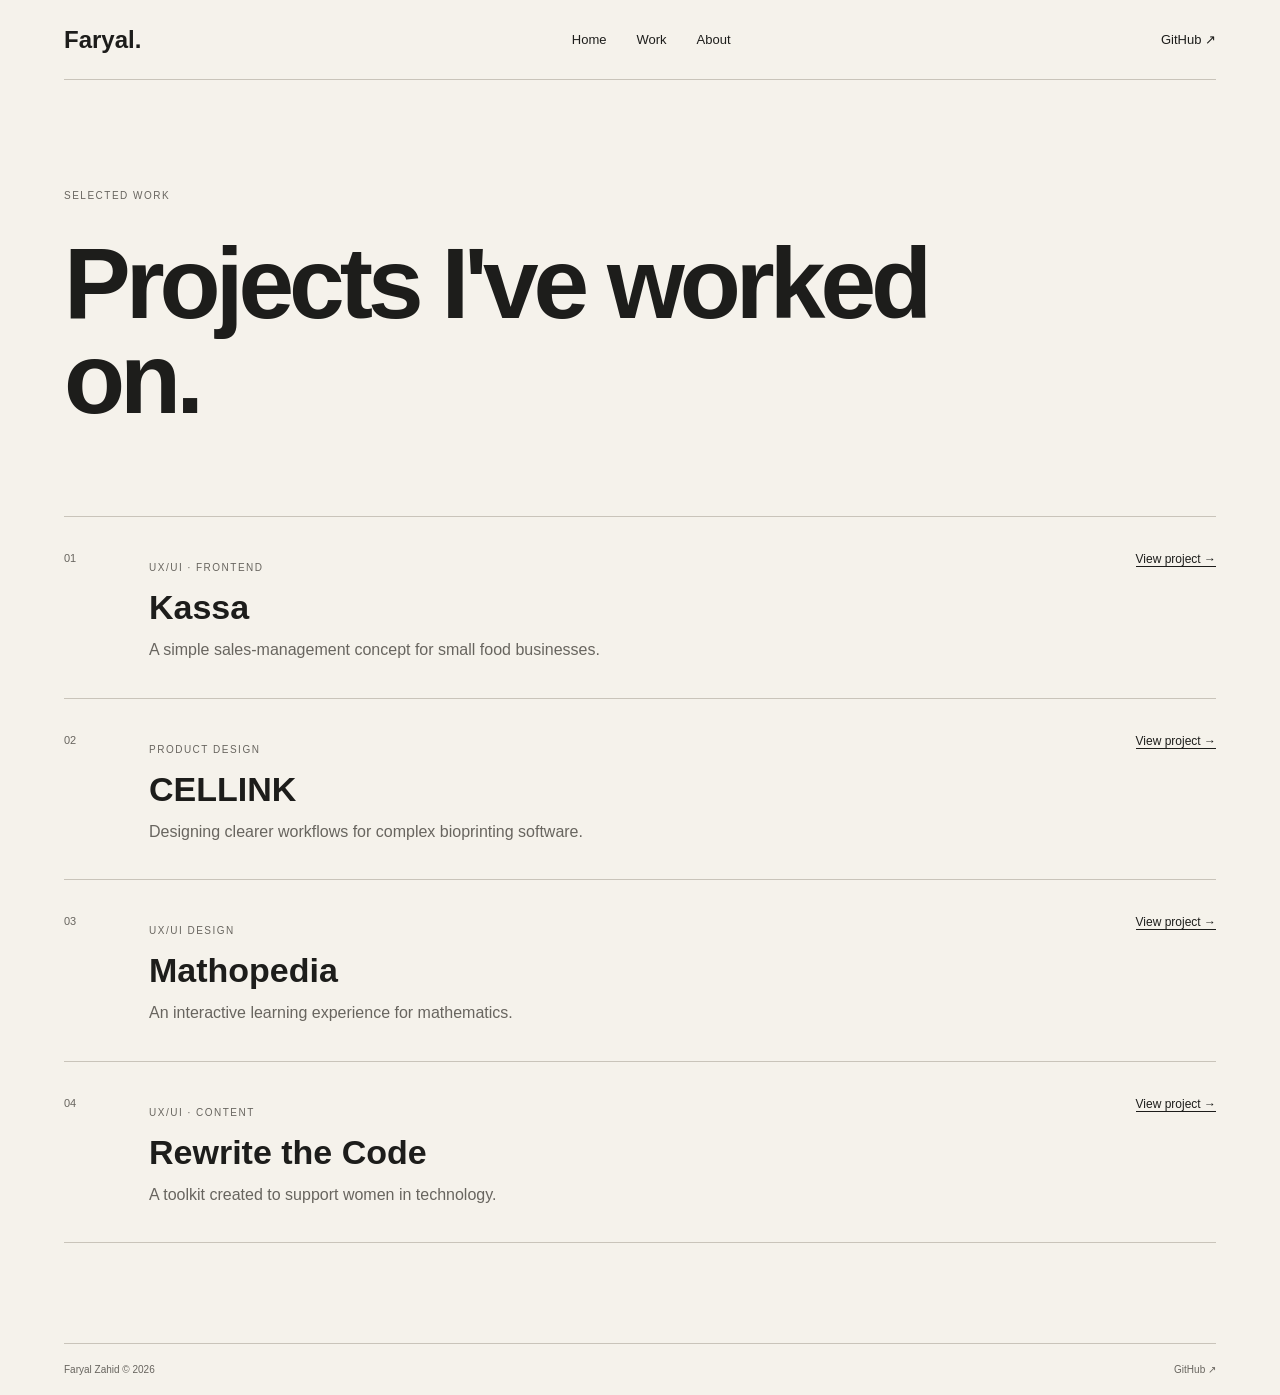
==== work.html @ 236cf9ba "Create portfolio" ====
<!DOCTYPE html>
<html lang="en">
<head>
  <meta charset="UTF-8">
  <meta name="viewport" content="width=device-width, initial-scale=1.0">
  <title>Work | Faryal Zahid</title>
  <link rel="stylesheet" href="style.css">
</head>
<body>

<header>
  <a href="index.html" class="logo">Faryal.</a>
  <nav>
    <a href="index.html">Home</a>
    <a href="work.html">Work</a>
    <a href="about.html">About</a>
  </nav>
  <a href="https://github.com/FaryZB" target="_blank">GitHub ↗</a>
</header>

<main>
  <section class="page">
    <p class="small">SELECTED WORK</p>
    <h1>Projects I've worked on.</h1>

    <div class="project">
      <span>01</span>
      <div>
        <p class="small">UX/UI · FRONTEND</p>
        <h2>Kassa</h2>
        <p>A simple sales-management concept for small food businesses.</p>
      </div>
      <a href="#">View project →</a>
    </div>

    <div class="project">
      <span>02</span>
      <div>
        <p class="small">PRODUCT DESIGN</p>
        <h2>CELLINK</h2>
        <p>Designing clearer workflows for complex bioprinting software.</p>
      </div>
      <a href="#">View project →</a>
    </div>

    <div class="project">
      <span>03</span>
      <div>
        <p class="small">UX/UI DESIGN</p>
        <h2>Mathopedia</h2>
        <p>An interactive learning experience for mathematics.</p>
      </div>
      <a href="#">View project →</a>
    </div>

    <div class="project">
      <span>04</span>
      <div>
        <p class="small">UX/UI · CONTENT</p>
        <h2>Rewrite the Code</h2>
        <p>A toolkit created to support women in technology.</p>
      </div>
      <a href="#">View project →</a>
    </div>
  </section>
</main>

<footer>
  <span>Faryal Zahid © 2026</span>
  <a href="https://github.com/FaryZB" target="_blank">GitHub ↗</a>
</footer>

</body>
</html>
---- style.css ----
* {
  box-sizing: border-box;
}

body {
  margin: 0;
  background: #f5f2eb;
  color: #1d1d1b;
  font-family: Arial, sans-serif;
}

a {
  color: inherit;
}

header {
  width: 90%;
  max-width: 1200px;
  height: 80px;
  margin: auto;
  display: flex;
  align-items: center;
  justify-content: space-between;
  border-bottom: 1px solid #c9c4ba;
}

.logo {
  font-size: 24px;
  font-weight: bold;
  text-decoration: none;
}

nav {
  display: flex;
  gap: 30px;
}

nav a,
header > a:last-child {
  font-size: 13px;
  text-decoration: none;
}

.home {
  min-height: 80vh;
  width: 90%;
  max-width: 1200px;
  margin: auto;
  padding-top: 100px;
}

.small {
  font-size: 10px;
  letter-spacing: 1.5px;
  color: #68655f;
}

h1 {
  max-width: 950px;
  margin: 35px 0;
  font-size: clamp(50px, 8vw, 100px);
  line-height: .95;
  letter-spacing: -5px;
}

h1 em {
  font-family: Georgia, serif;
  font-weight: normal;
}

.intro {
  max-width: 580px;
  color: #68655f;
  font-size: 16px;
  line-height: 1.7;
  margin-bottom: 35px;
}

.link {
  font-size: 14px;
  text-decoration: none;
  border-bottom: 1px solid;
  padding-bottom: 5px;
}

.page {
  width: 90%;
  max-width: 1200px;
  margin: auto;
  padding: 100px 0;
}

.page > h1 {
  margin-bottom: 90px;
}

.project {
  display: grid;
  grid-template-columns: 60px 1fr 150px;
  gap: 25px;
  padding: 35px 0;
  border-top: 1px solid #c9c4ba;
}

.project:last-child {
  border-bottom: 1px solid #c9c4ba;
}

.project span {
  font-size: 11px;
  color: #68655f;
}

.project h2 {
  margin: 15px 0 10px;
  font-size: 34px;
}

.project p:not(.small) {
  max-width: 600px;
  margin: 0;
  color: #68655f;
  line-height: 1.6;
}

.project a {
  font-size: 12px;
  text-decoration: none;
  border-bottom: 1px solid;
  height: max-content;
  justify-self: end;
}

.about-text {
  max-width: 700px;
  
}

.about-text p {
  color: #68655f;
  line-height: 1.8;
}

.about-text .big {
  color: #1d1d1b;
  font-size: 28px;
  line-height: 1.3;
}

.skills {
  display: grid;
  grid-template-columns: repeat(3, 1fr);
  margin-top: 100px;
  border-top: 1px solid #c9c4ba;
}

.skills > div {
  padding: 25px;
  border-right: 1px solid #c9c4ba;
}

.skills > div:first-child {
  padding-left: 0;
}

.skills > div:last-child {
  border-right: 0;
}

.skills p:not(.small) {
  font-size: 14px;
  margin: 15px 0;
}

.contact {
  margin-top: 120px;
  padding-top: 35px;
  border-top: 1px solid #c9c4ba;
}

.contact a {
  font-size: 24px;
  text-decoration: none;
  border-bottom: 1px solid;
}

footer {
  width: 90%;
  max-width: 1200px;
  margin: auto;
  padding: 20px 0;
  border-top: 1px solid #c9c4ba;
  display: flex;
  justify-content: space-between;
  font-size: 10px;
  color: #68655f;
}

footer a {
  text-decoration: none;
}

@media (max-width: 700px) {
  header,
  .home,
  .page,
  footer {
    width: 92%;
  }

  nav {
    gap: 15px;
  }

  header > a:last-child {
    display: none;
  }

  .home {
    padding-top: 100px;
  }

  h1 {
    font-size: 52px;
    letter-spacing: -3px;
  }

  .page {
    padding: 70px 0;
  }

  .project {
    grid-template-columns: 35px 1fr;
  }

  .project a {
    grid-column: 2;
    justify-self: start;
  }

  .project h2 {
    font-size: 28px;
  }

  .about-text {
    margin-left: 0;
  }

  .skills {
    grid-template-columns: 1fr;
  }

  .skills > div {
    border-right: 0;
    border-bottom: 1px solid #c9c4ba;
    padding: 25px 0;
  }

  .skills > div:last-child {
    border-bottom: 0;
  }

  footer {
    gap: 15px;
  }
}
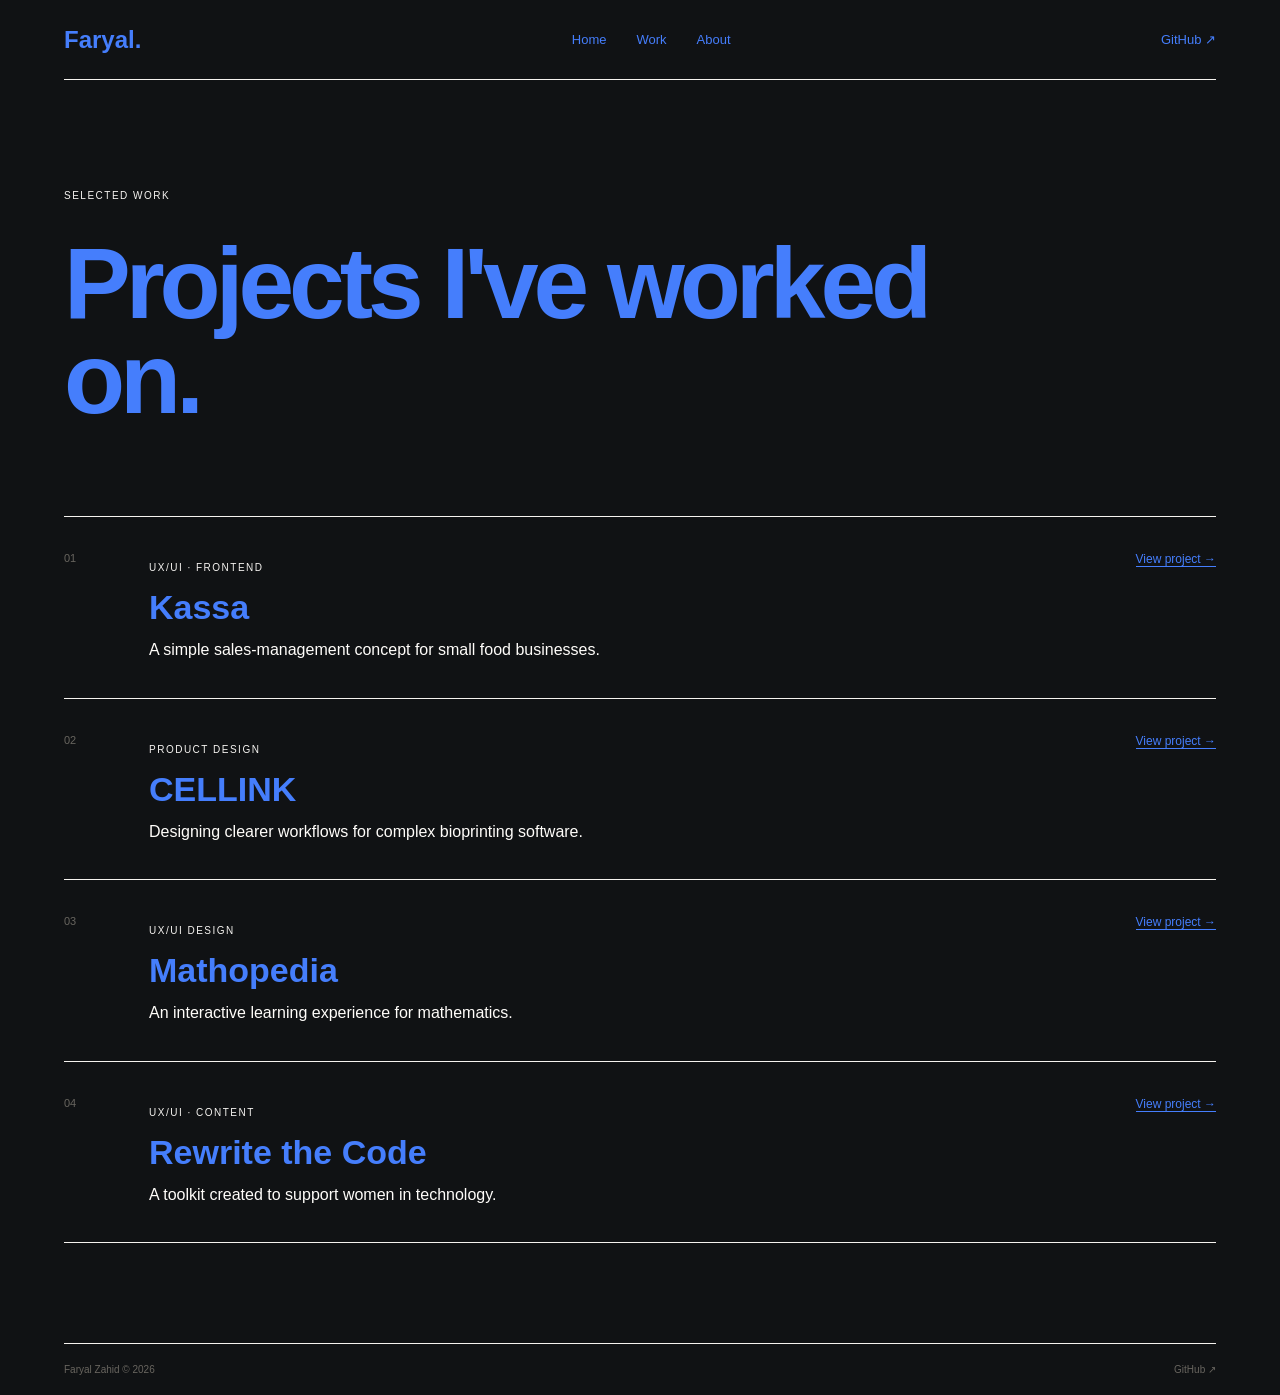
==== commit 261233f2: "links" ====
--- a/work.html
+++ b/work.html
@@ -30,7 +30,7 @@
         <h2>Kassa</h2>
         <p>A simple sales-management concept for small food businesses.</p>
       </div>
-      <a href="#">View project →</a>
+      <a href="https://faryalzahid.com/case-studies/kassa">View project →</a>
     </div>
 
     <div class="project">
@@ -50,7 +50,7 @@
         <h2>Mathopedia</h2>
         <p>An interactive learning experience for mathematics.</p>
       </div>
-      <a href="#">View project →</a>
+      <a href="https://faryalzahid.com/case-studies/mathopedia">View project →</a>
     </div>
 
     <div class="project">
--- a/style.css
+++ b/style.css
@@ -4,8 +4,8 @@
 
 body {
   margin: 0;
-  background: #f5f2eb;
-  color: #1d1d1b;
+  background: #101214;
+  color: #457EFC;
   font-family: Arial, sans-serif;
 }
 
@@ -21,7 +21,7 @@
   display: flex;
   align-items: center;
   justify-content: space-between;
-  border-bottom: 1px solid #c9c4ba;
+  border-bottom: 1px solid #f5f3ef;
 }
 
 .logo {
@@ -52,7 +52,7 @@
 .small {
   font-size: 10px;
   letter-spacing: 1.5px;
-  color: #68655f;
+  color: #f6f4f1;
 }
 
 h1 {
@@ -67,10 +67,13 @@
   font-family: Georgia, serif;
   font-weight: normal;
 }
-
+em {
+  font-style: georgia;
+  color: #ffffff;
+}
 .intro {
   max-width: 580px;
-  color: #68655f;
+  color: #f5f3ef;
   font-size: 16px;
   line-height: 1.7;
   margin-bottom: 35px;
@@ -99,11 +102,11 @@
   grid-template-columns: 60px 1fr 150px;
   gap: 25px;
   padding: 35px 0;
-  border-top: 1px solid #c9c4ba;
+  border-top: 1px solid #f5f3ef;
 }
 
 .project:last-child {
-  border-bottom: 1px solid #c9c4ba;
+  border-bottom: 1px solid #f5f3ef;
 }
 
 .project span {
@@ -119,7 +122,7 @@
 .project p:not(.small) {
   max-width: 600px;
   margin: 0;
-  color: #68655f;
+  color: #fffdfa;
   line-height: 1.6;
 }
 
@@ -137,12 +140,12 @@
 }
 
 .about-text p {
-  color: #68655f;
+  color: #fdfdfd;
   line-height: 1.8;
 }
 
 .about-text .big {
-  color: #1d1d1b;
+  color: #fdfdfd;
   font-size: 28px;
   line-height: 1.3;
 }
@@ -151,12 +154,12 @@
   display: grid;
   grid-template-columns: repeat(3, 1fr);
   margin-top: 100px;
-  border-top: 1px solid #c9c4ba;
+  border-top: 1px solid #f5f3ef;
 }
 
 .skills > div {
   padding: 25px;
-  border-right: 1px solid #c9c4ba;
+  border-right: 1px solid #f5f3ef;
 }
 
 .skills > div:first-child {
@@ -175,7 +178,7 @@
 .contact {
   margin-top: 120px;
   padding-top: 35px;
-  border-top: 1px solid #c9c4ba;
+  border-top: 1px solid #f5f3ef;
 }
 
 .contact a {
@@ -189,7 +192,7 @@
   max-width: 1200px;
   margin: auto;
   padding: 20px 0;
-  border-top: 1px solid #c9c4ba;
+  border-top: 1px solid #f5f3ef;
   display: flex;
   justify-content: space-between;
   font-size: 10px;
